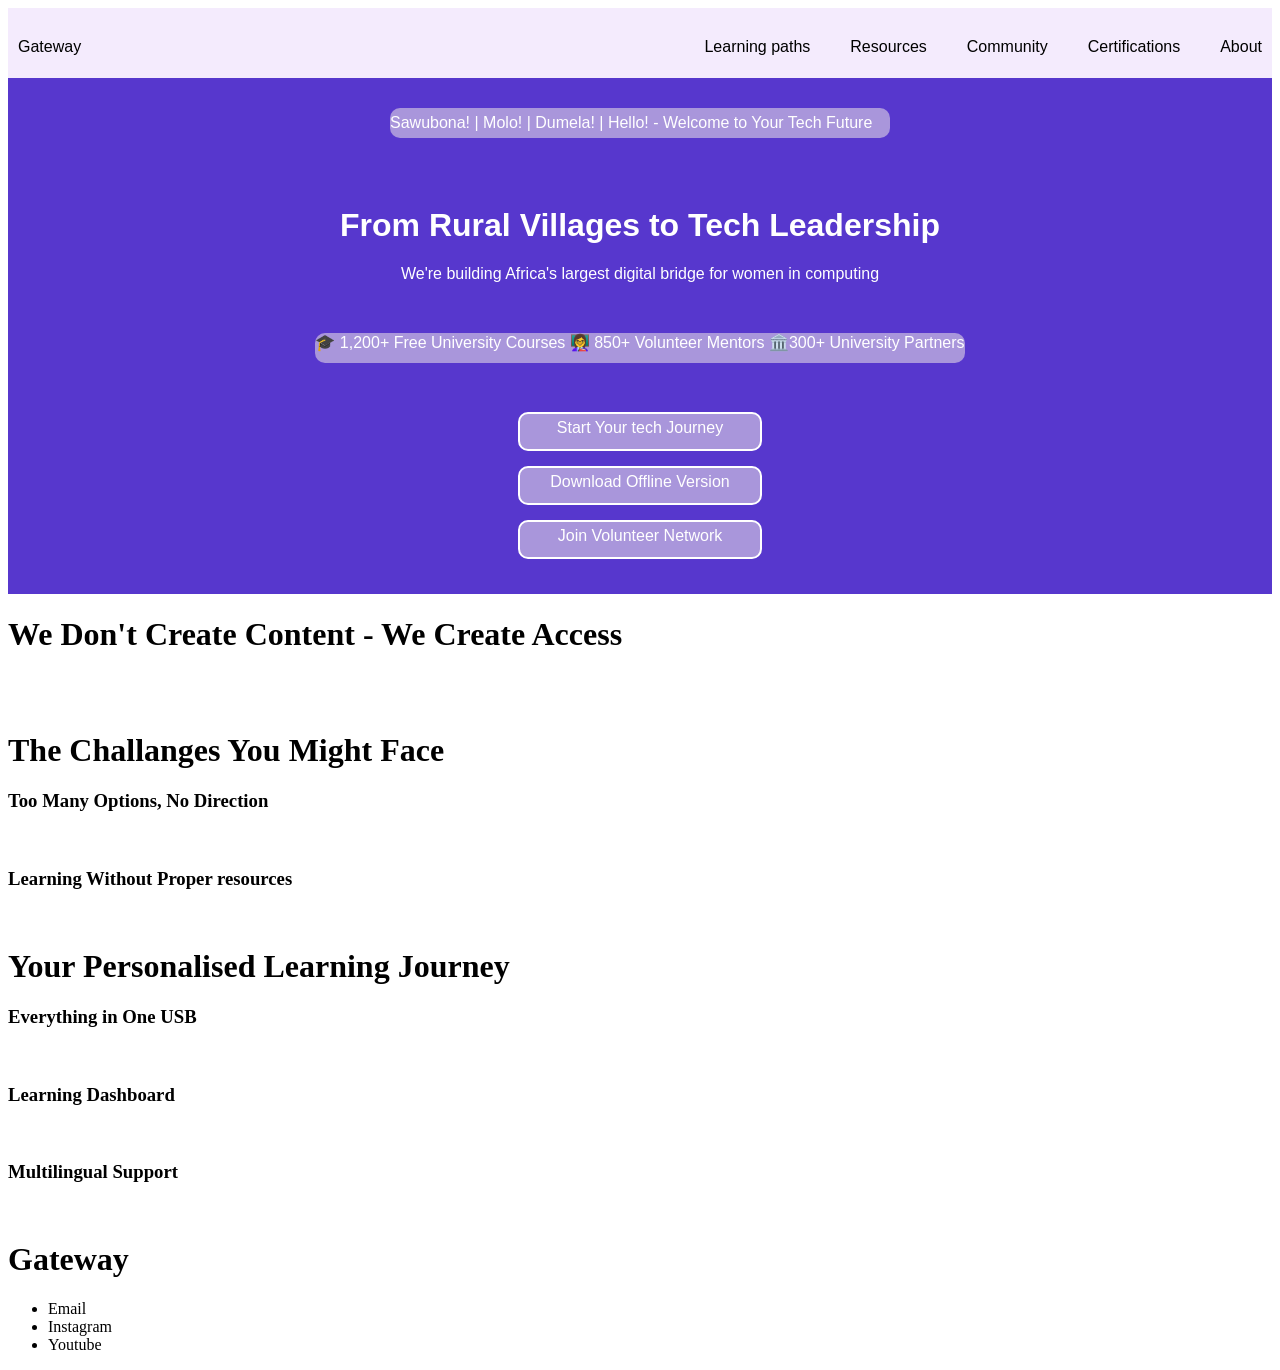
==== docsa/index.html @ 290fcc88 "buttons" ====
<!DOCTYPE html>
<html>
    <head>
        <title>Gateway</title>
        <meta charset="utf-8">
        <link rel="stylesheet" href="stylesheet.css">
    </head>
    <body>
        <header class="site-heading" role="banner">
            <div class="wrapper">
                <a class="site-name" href="index.html">Gateway</a>
                <nav class="links">
                    <a href="#">Learning paths</a>
                    <a href="#">Resources</a>
                    <a href="#">Community</a>
                    <a href="#">Certifications</a>
                    <a href="#">About</a>
                </nav>

            </div>
            

        </header>
        <main>
            <div class="front-page" >
                <!--This takes up the whole screen-->
                <p class="greeting">
                    Sawubona! | Molo! | Dumela! | Hello! - Welcome to Your Tech Future
                </p> <br>
                <h1 class="front-page-heading">
                    From Rural Villages to Tech Leadership
                </h1>
                <p class="front-page-description">
                    We're building Africa's largest digital bridge for women in computing
                </p> <br>

                <p class="showcase">
                    🎓 1,200+ Free University Courses  👩‍🏫 850+ Volunteer Mentors  🏛️300+ University Partners
                </p> <br>

                <div class="button-holder">
                    <div>
                        Start Your tech Journey
                    </div>
                    <div class="download">
                        Download Offline Version
                    </div>
                    <div>
                        Join Volunteer Network
                    </div>
                </div>
            </div>
            
            <div class="about-div">
                <h1>
                    We Don't Create Content - We Create Access
                </h1>
                <p>
                    Gateway is Africa's first comprehensive digital ecosystem specifically engineered
                    to dismantle every barrier facing women in technology.
                    We transform the chaotic landscape of scattered opportunities into a curated, supported Journey
                    from absolute beginner to industry-ready professional
                </p>
                <h1>
                    The Challanges You Might Face
                </h1>
                <div class="challenges-div">
                    <div class="left-div">
                        <h3>
                            Too Many Options, No Direction
                        </h3>
                        <p>
                            The tech field is vast with countless resources, but without proper guidance,
                            it's easy to feel lost and overwhelmed by choices
                        </p>
                    </div>
                    <div class="right-div">
                        <h3>
                            Learning Without Proper resources
                        </h3>
                        <p>
                            Many women in rural areas do not have access to proper computing equipment,
                            making the journey to computing much harder than it needs to be
                        </p>
                    </div>
                </div>
            </div>

            <h1 class="journey-header">
                Your Personalised Learning Journey
            </h1>

            <div class="journey-div">
                <div class="usb-description">
                    <h3>
                        Everything in One USB
                    </h3>
                    <p>
                        All your learning content in one USB. Available offline, available always
                    </p>
                </div>
                <div class="learning-dashboard">
                    <h3>
                        Learning Dashboard
                    </h3>
                    <p>
                        Track your progress offline and explore your current skillset
                    </p>
                </div>
                <div class="multilingual-support">
                    <h3>
                        Multilingual Support
                    </h3>
                    <p>
                        Your learning in English, isiZulu, isiXhosa and Sesotho
                    </p>
                </div>
            </div>
        </main>
        
        <footer class="site-footer">
            <h1 class="site-name">Gateway</h1>
            <ul class="socials">
                <li> Email </li>
                <li> Instagram </li>
                <li> Youtube </li>
            </ul>
        </footer>
    </body>
</html>
---- docsa/stylesheet.css ----
header .wrapper{
    display: flex;
    height: 50px;
    padding-top: 20px;
    justify-content: space-between;
    background-color: rgb(244, 235, 253);

}

p{
    color: white;
    font-family: Arial, Helvetica, sans-serif;
}

a{
    color: black;
    text-decoration: none;
    font-size: medium;
    font-family: Arial, Helvetica, sans-serif;
    margin: 10px;
    
}
.sitename{
    margin: 30px
} 
.links{
    display: flex;
    font-family: Arial, Helvetica, sans-serif;
    font-size: medium;
    gap: 20px;
}
a:hover{
    text-decoration: underline;
    color: blue;
}

main .front-page {
    display: flex;
    flex-direction: column;
    justify-content:center;
    align-items: center;
    text-align: center;
    background-color: rgb(87,55,205);
    padding-bottom: 20px;    
}

.front-page .greeting{
    display: flex;
    align-items: center;
    background-color: rgba(215, 203, 227, 0.645);
    border-radius: 10px;
    margin: 30px;
    height: 30px;
    width: 500px;
    font-family: Arial, Helvetica, sans-serif;
}

.front-page h1{
    font-family: Arial, Helvetica, sans-serif;
    color: white;
    margin-bottom: 5px;
    
}

.front-page .showcase{
    background-color: rgba(215, 203, 227, 0.645);
    border-radius: 10px;
    height: 30px;
    align-items:  center;
    max-width: 1000px;
    
}

.button-holder div{

    border-radius: 10px;
    background-color: rgba(215, 203, 227, 0.645);
    margin: 15px;
    height: 25px;
    width: 230px;
    font-family: Arial, Helvetica, sans-serif;
    color: white;
    border-color: rgb(116, 118, 119);
    border: solid 2px;
    padding: 5px
    

}


.button-holder div:hover{
    background-color:rgb(55, 55, 196);
}
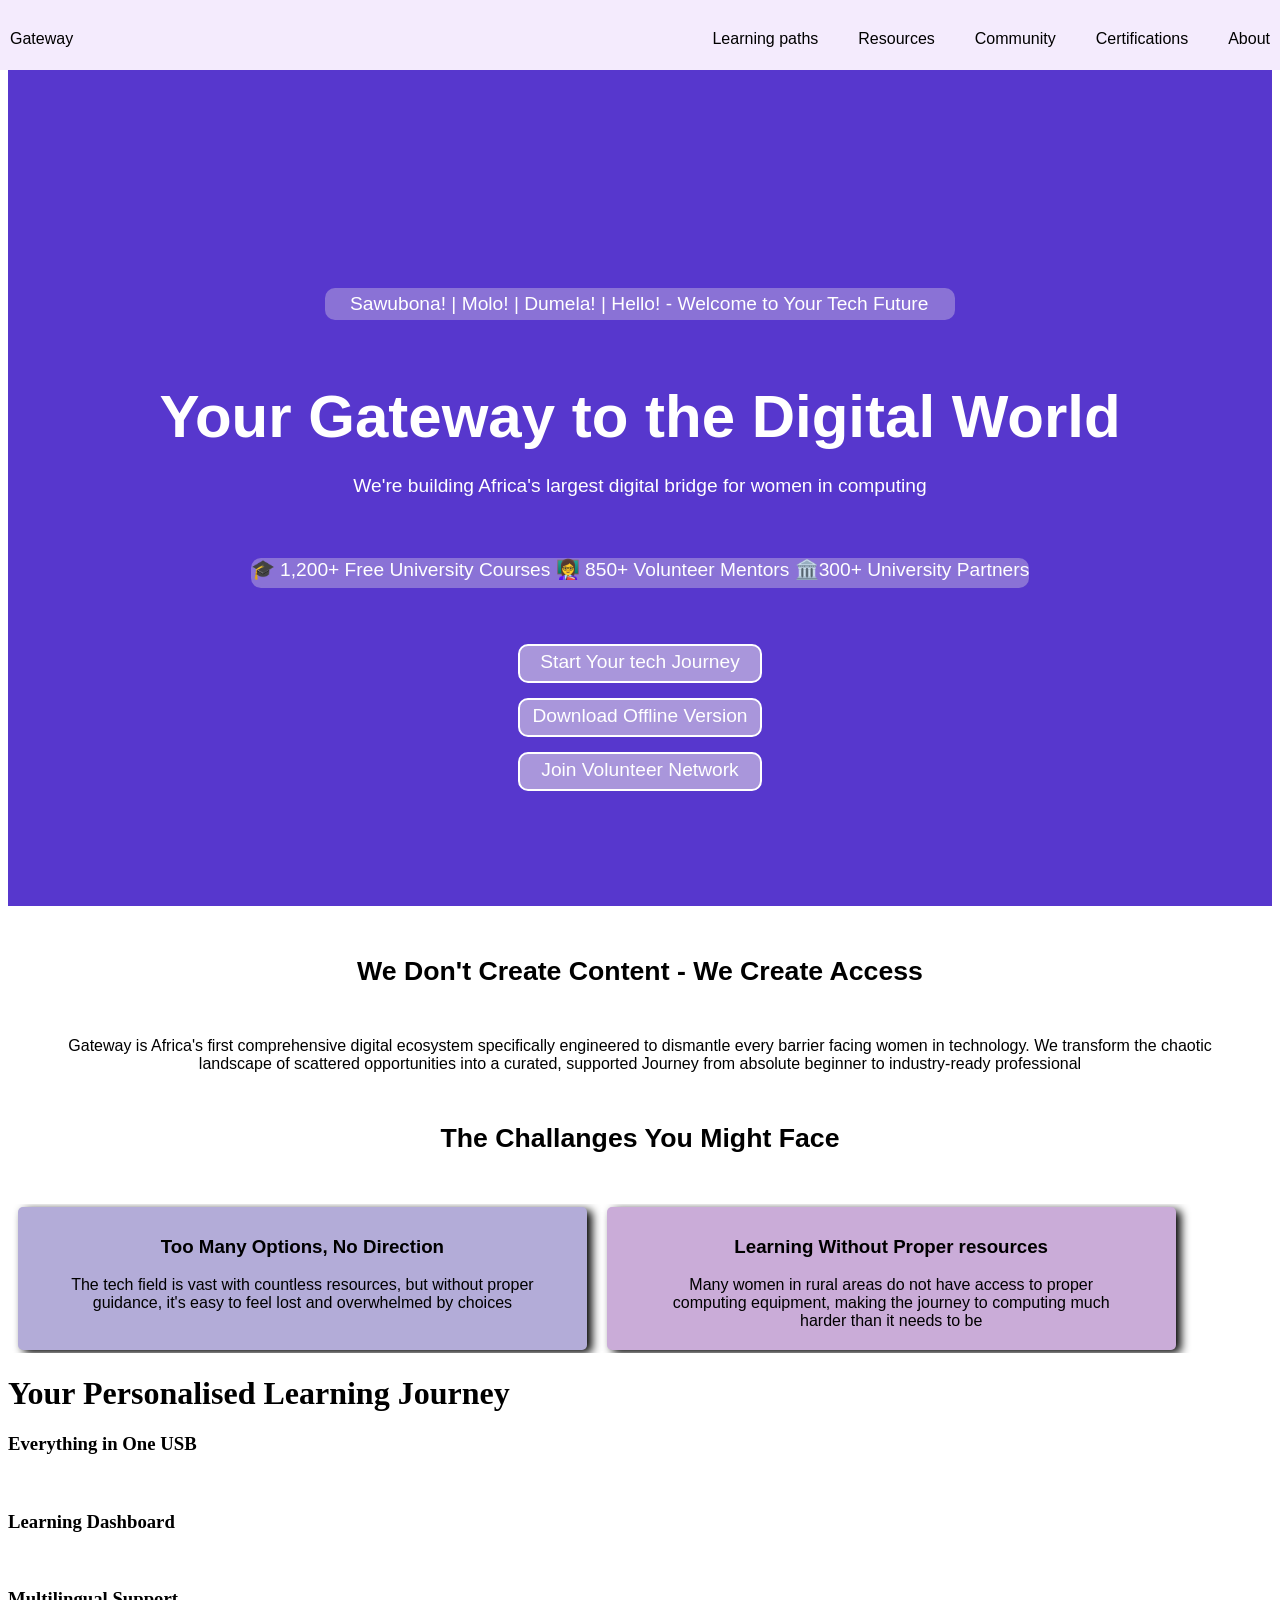
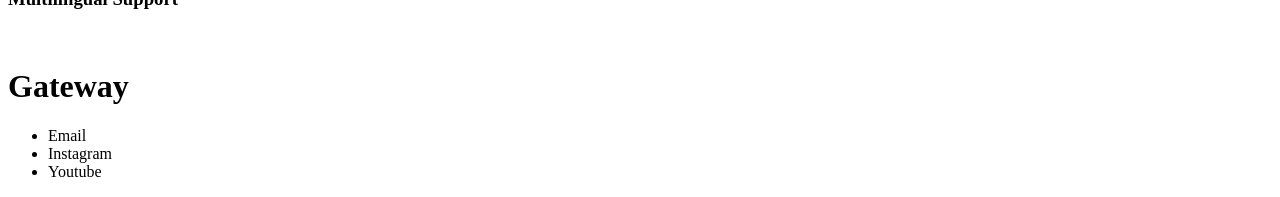
==== commit 1d797751: "Update to index.html" ====
--- a/docsa/index.html
+++ b/docsa/index.html
@@ -28,7 +28,7 @@
                     Sawubona! | Molo! | Dumela! | Hello! - Welcome to Your Tech Future
                 </p> <br>
                 <h1 class="front-page-heading">
-                    From Rural Villages to Tech Leadership
+                    Your Gateway to the Digital World
                 </h1>
                 <p class="front-page-description">
                     We're building Africa's largest digital bridge for women in computing
--- a/docsa/stylesheet.css
+++ b/docsa/stylesheet.css
@@ -1,4 +1,11 @@
 
+header{
+    position: fixed;
+    top: 0;
+    left: 0;
+    width:100%;
+    z-index: 1000;
+}
 
 header .wrapper{
     display: flex;
@@ -43,18 +50,25 @@
     align-items: center;
     text-align: center;
     background-color: rgb(87,55,205);
-    padding-bottom: 20px;    
+    padding-top: 250px;
+    padding-bottom: 100px; 
+    font-size: larger;  
 }
 
 .front-page .greeting{
     display: flex;
     align-items: center;
-    background-color: rgba(215, 203, 227, 0.645);
+    background-color: rgba(215, 203, 227, 0.4);
     border-radius: 10px;
-    margin: 30px;
+    margin: 30px 30px 0px 30px;
     height: 30px;
-    width: 500px;
+    width: 580px;
     font-family: Arial, Helvetica, sans-serif;
+    padding: 1px 25px;
+    
+}
+.front-page-heading {
+    font-size: 60px;
 }
 
 .front-page h1{
@@ -65,11 +79,11 @@
 }
 
 .front-page .showcase{
-    background-color: rgba(215, 203, 227, 0.645);
+    background-color: rgba(215, 203, 227, 0.4);
     border-radius: 10px;
     height: 30px;
     align-items:  center;
-    max-width: 1000px;
+    max-width: 1050px;
     
 }
 
@@ -94,6 +108,48 @@
     background-color:rgb(55, 55, 196);
 }
 
+div.about-div p, div.about-div h1{
+    margin: 0px 50px;
+    color: black;
+    font-family: Arial, Helvetica, sans-serif;
+    text-align: center;
+}
+div.about-div h1 {
+    font-size: 20pt;
+    padding-top: 50px;
+    padding-bottom: 50px;
+}
+
+div.challenges-div {
+    overflow: auto;
+    width: 100%;
+    overflow: auto;
+}
+
+div.challenges-div div{
+    width: 45%;
+    float: left;
+    font-family: Arial, Helvetica, sans-serif;
+}
+
+.left-div, .right-div{
+    background-color: rgb(179, 172, 216);
+    padding-top: 10px;
+    padding-bottom: 20px;
+    border-radius: 5px;
+    text-align: center;
+    margin: 3px 10px;
+    box-shadow: 5px 3px 10px;
+}
 
 
+.right-div {
+    background-color: rgb(202, 172, 216);
+}
 
+.left-div{
+     background-color: rgb(179, 172, 216);
+     padding-bottom: 38px;
+}
+
+
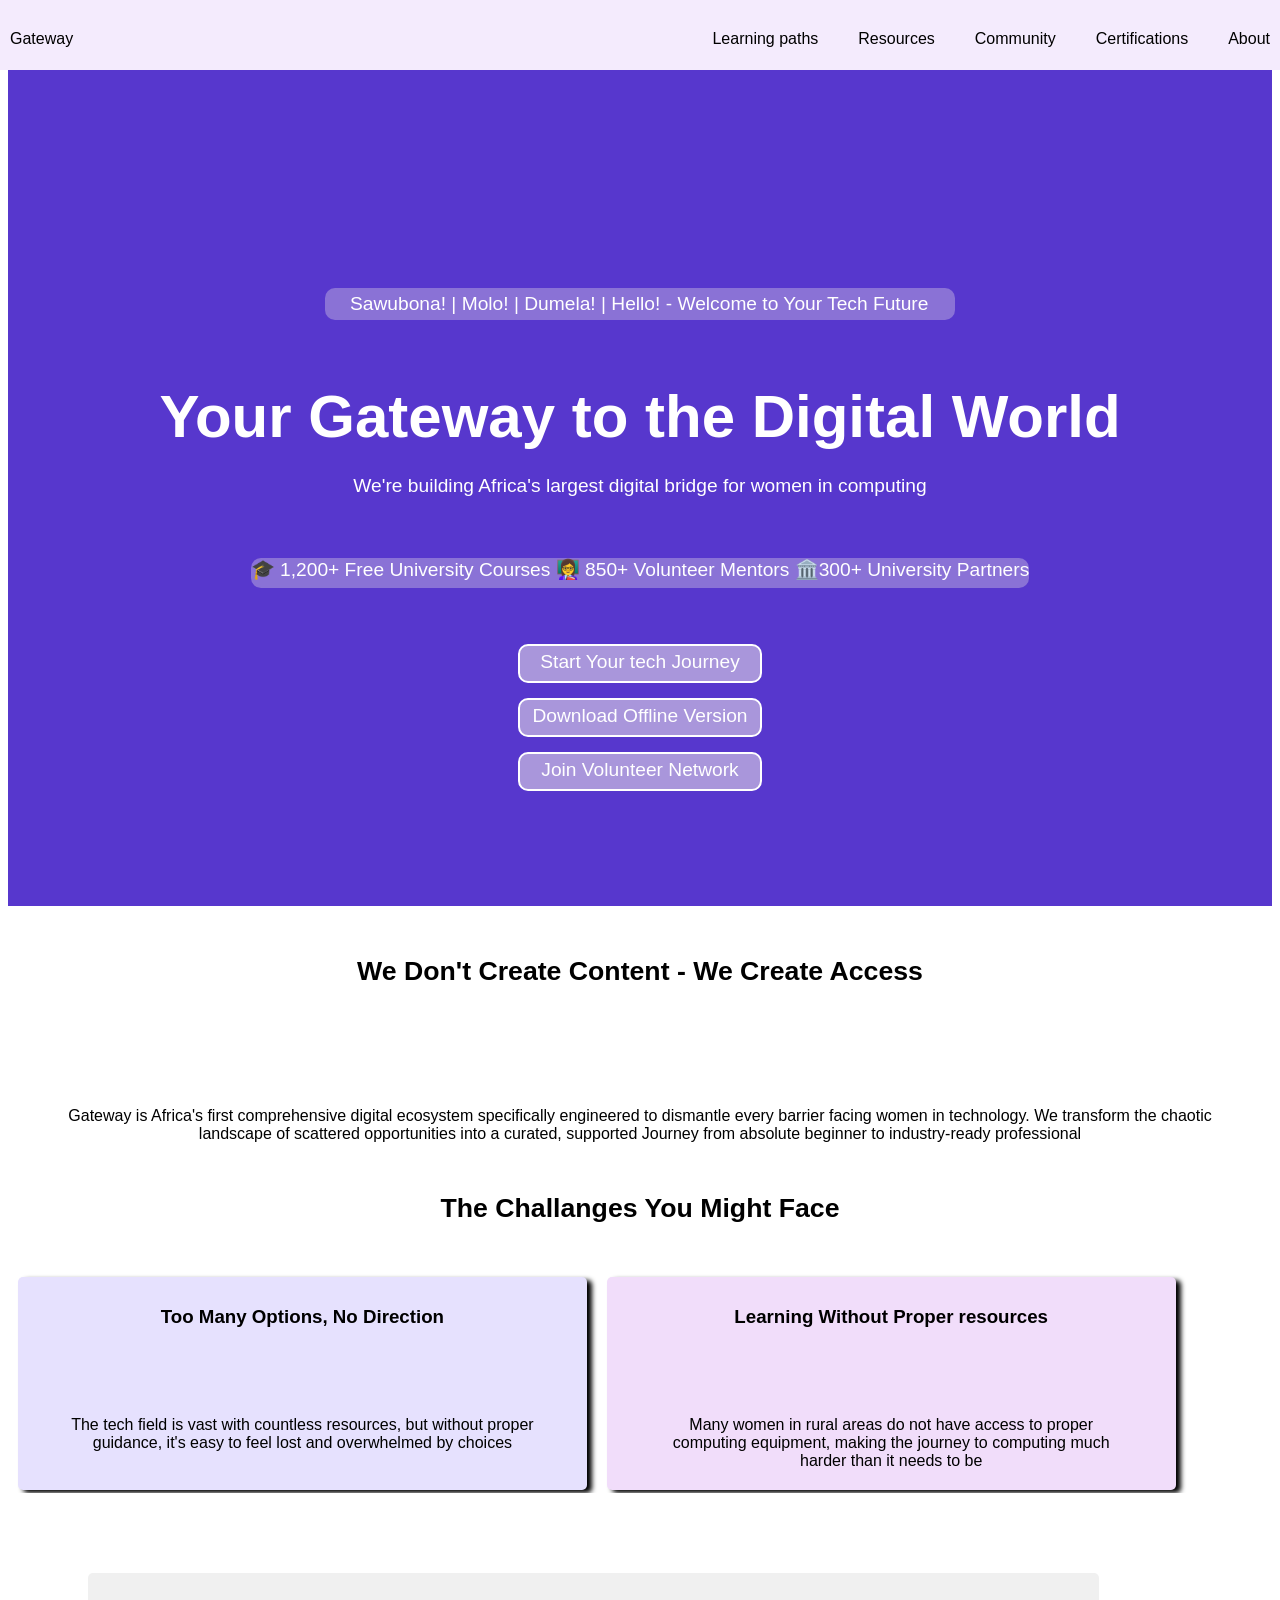
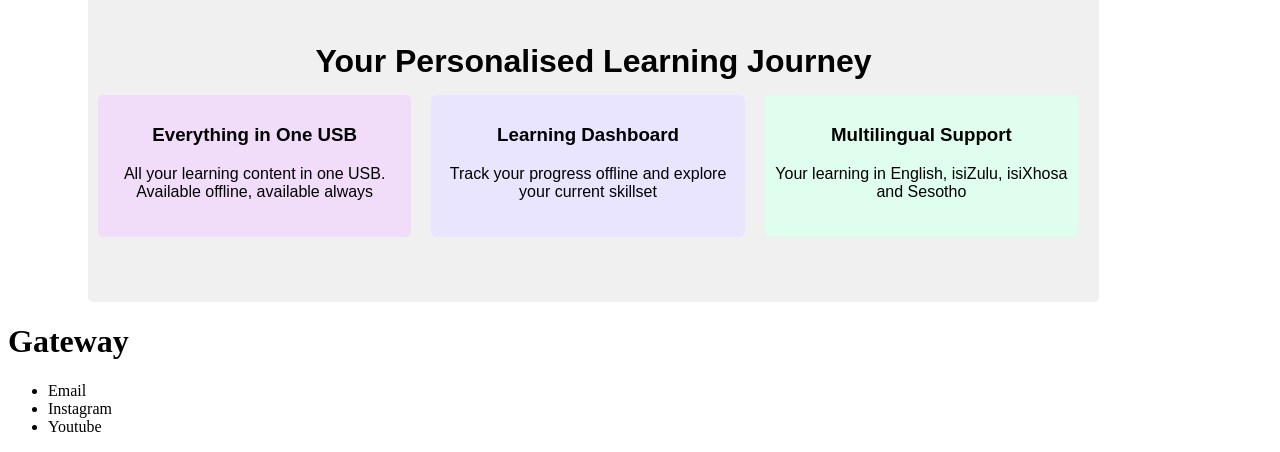
==== commit 7663fa40: "Finalisation of index.html" ====
--- a/docsa/index.html
+++ b/docsa/index.html
@@ -86,11 +86,12 @@
                 </div>
             </div>
 
-            <h1 class="journey-header">
-                Your Personalised Learning Journey
-            </h1>
+            
 
             <div class="journey-div">
+                <h1 class="journey-header">
+                    Your Personalised Learning Journey
+                </h1>
                 <div class="usb-description">
                     <h3>
                         Everything in One USB
--- a/docsa/stylesheet.css
+++ b/docsa/stylesheet.css
@@ -99,8 +99,6 @@
     border-color: rgb(116, 118, 119);
     border: solid 2px;
     padding: 5px
-    
-
 }
 
 
@@ -108,11 +106,12 @@
     background-color:rgb(55, 55, 196);
 }
 
-div.about-div p, div.about-div h1{
+div.about-div p, div.about-div h1, div.journey-div h1{
     margin: 0px 50px;
     color: black;
     font-family: Arial, Helvetica, sans-serif;
     text-align: center;
+    padding-top: 70px;
 }
 div.about-div h1 {
     font-size: 20pt;
@@ -123,7 +122,7 @@
 div.challenges-div {
     overflow: auto;
     width: 100%;
-    overflow: auto;
+    
 }
 
 div.challenges-div div{
@@ -133,23 +132,66 @@
 }
 
 .left-div, .right-div{
-    background-color: rgb(179, 172, 216);
+    background-color: rgb(234, 230, 255);
     padding-top: 10px;
     padding-bottom: 20px;
     border-radius: 5px;
     text-align: center;
     margin: 3px 10px;
-    box-shadow: 5px 3px 10px;
+    box-shadow: 5px 3px 5px;
 }
 
 
 .right-div {
-    background-color: rgb(202, 172, 216);
+    background-color: rgb(241, 221, 250);
 }
 
 .left-div{
-     background-color: rgb(179, 172, 216);
+     background-color: rgb(230, 225, 254);
      padding-bottom: 38px;
 }
 
+.journey-div {
+    background-color: rgba(237, 237, 237, 0.816);
+    margin: 50px 0px;
+    border-radius: 5px;
+    overflow: auto;
+    width: 80%;
+    padding-bottom: 50px;
+    margin: 10px 5px;
+    margin-top: 80px;
+    margin-left: 80px;
+}
 
+div.journey-div div {
+    width: 30%;
+    float: left;
+    font-family: Arial, Helvetica, sans-serif;
+    color: black;
+
+    padding-top: 10px;
+    padding-bottom: 20px;
+    border-radius: 5px;
+    text-align: center;
+    margin: 15px 10px;
+    padding-left: 5px;
+    padding-right: 5px;
+}
+
+.usb-description, .usb-description p{
+    background-color: rgb(241, 221, 250);
+    color: black;
+}
+
+.learning-dashboard, .learning-dashboard p {
+    background-color: rgb(234, 229, 255);
+    color: black;
+}
+
+.multilingual-support, .multilingual-support p {
+    background-color: rgb(223, 254, 237);
+    color: black;
+}
+
+
+
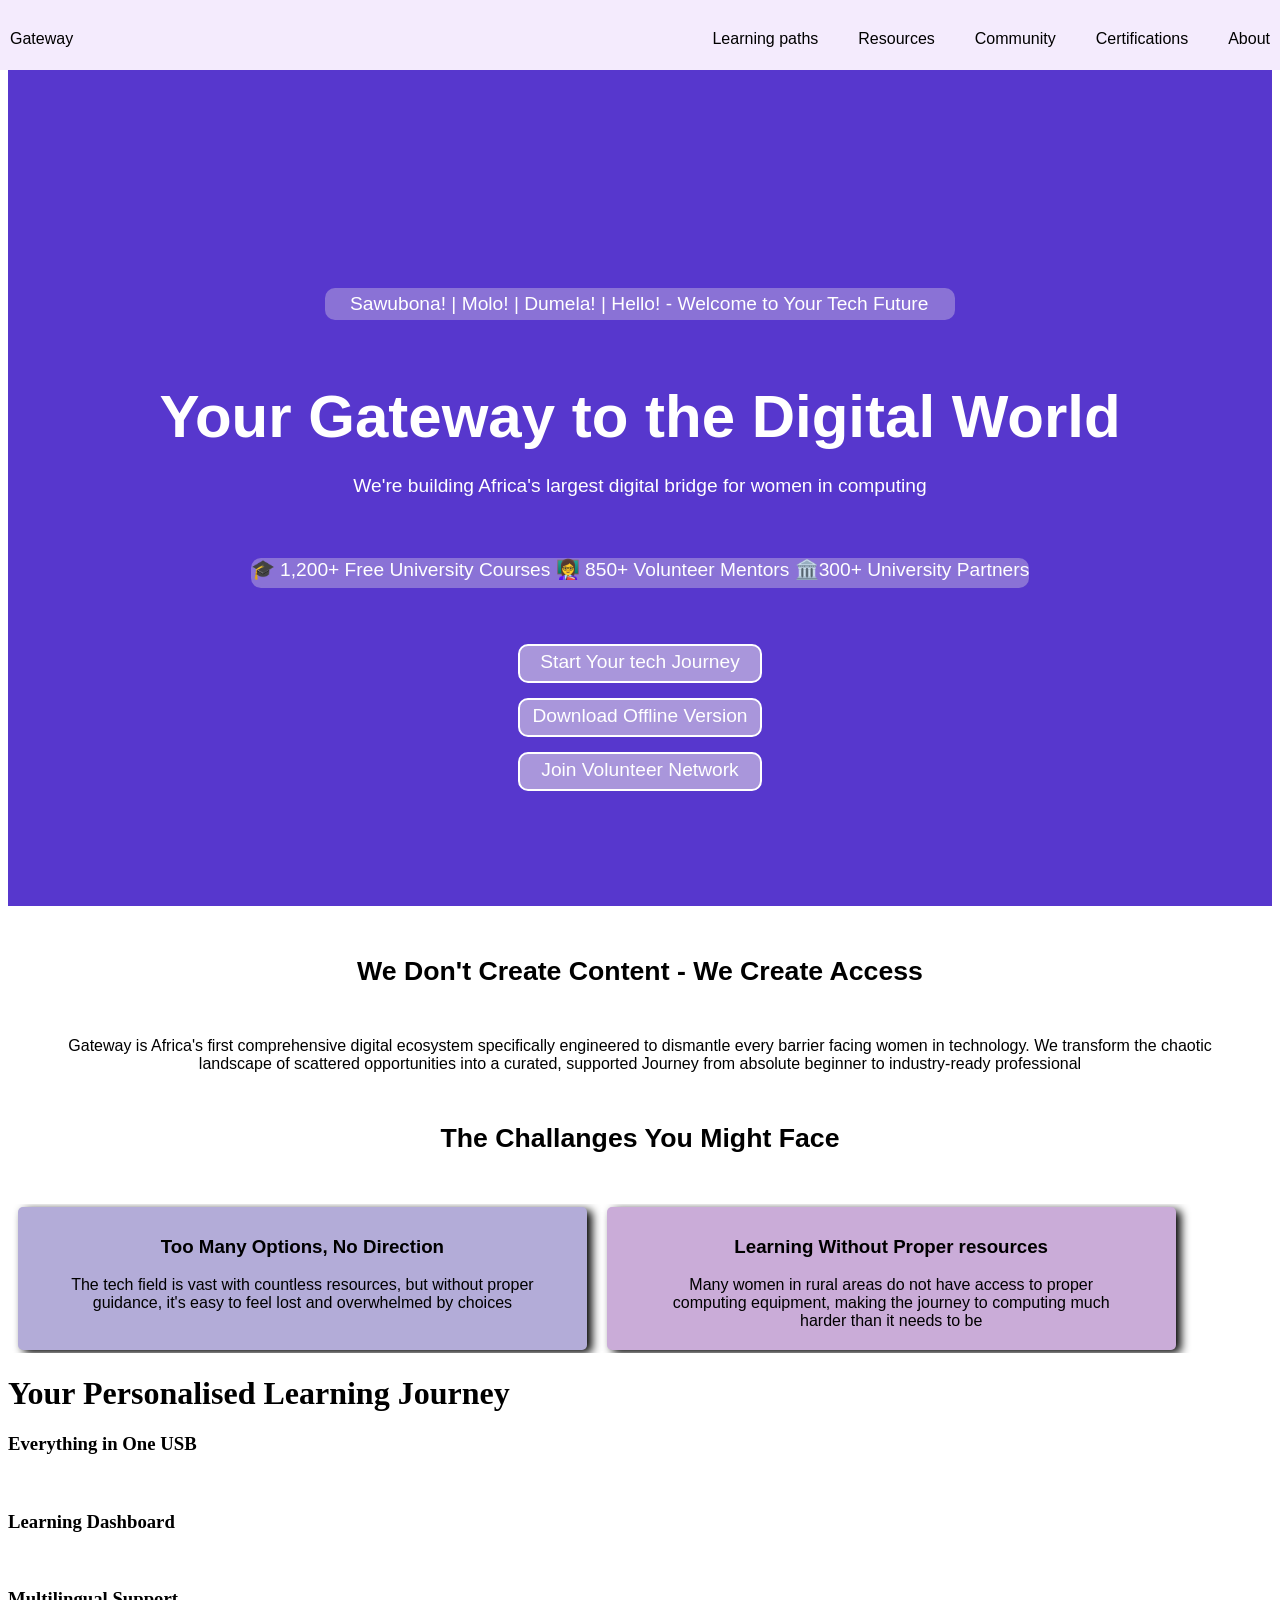
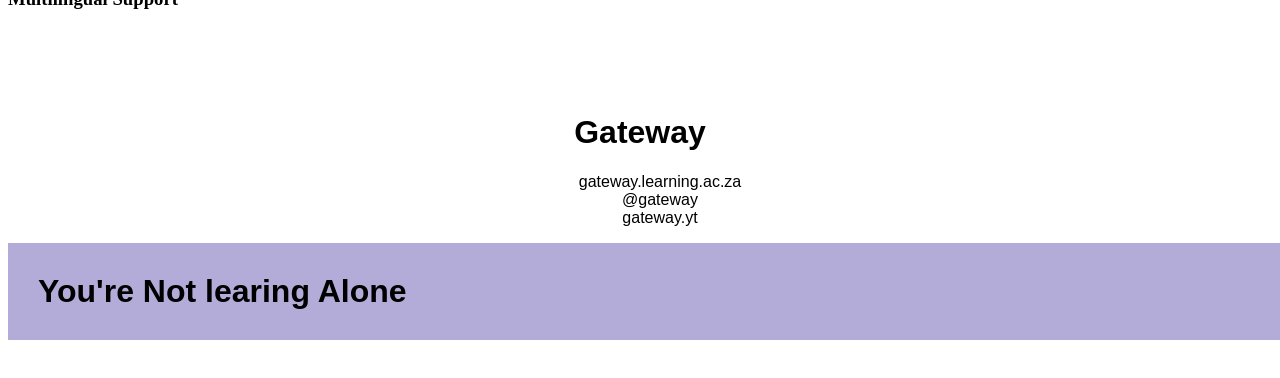
==== commit 3f4a407c: "footer changes" ====
--- a/docsa/index.html
+++ b/docsa/index.html
@@ -86,12 +86,11 @@
                 </div>
             </div>
 
-            
+            <h1 class="journey-header">
+                Your Personalised Learning Journey
+            </h1>
 
             <div class="journey-div">
-                <h1 class="journey-header">
-                    Your Personalised Learning Journey
-                </h1>
                 <div class="usb-description">
                     <h3>
                         Everything in One USB
@@ -122,10 +121,13 @@
         <footer class="site-footer">
             <h1 class="site-name">Gateway</h1>
             <ul class="socials">
-                <li> Email </li>
-                <li> Instagram </li>
-                <li> Youtube </li>
+                <li> gateway.learning.ac.za </li>
+                <li> @gateway </li>
+                <li> gateway.yt </li>
             </ul>
+            <div class="ending">
+                <h1>You're Not learing Alone</h1>
+            </div>
         </footer>
     </body>
 </html>
--- a/docsa/stylesheet.css
+++ b/docsa/stylesheet.css
@@ -99,6 +99,8 @@
     border-color: rgb(116, 118, 119);
     border: solid 2px;
     padding: 5px
+    
+
 }
 
 
@@ -106,12 +108,11 @@
     background-color:rgb(55, 55, 196);
 }
 
-div.about-div p, div.about-div h1, div.journey-div h1{
+div.about-div p, div.about-div h1{
     margin: 0px 50px;
     color: black;
     font-family: Arial, Helvetica, sans-serif;
     text-align: center;
-    padding-top: 70px;
 }
 div.about-div h1 {
     font-size: 20pt;
@@ -122,7 +123,7 @@
 div.challenges-div {
     overflow: auto;
     width: 100%;
-    
+    overflow: auto;
 }
 
 div.challenges-div div{
@@ -132,66 +133,62 @@
 }
 
 .left-div, .right-div{
-    background-color: rgb(234, 230, 255);
+    background-color: rgb(179, 172, 216);
     padding-top: 10px;
     padding-bottom: 20px;
     border-radius: 5px;
     text-align: center;
     margin: 3px 10px;
-    box-shadow: 5px 3px 5px;
+    box-shadow: 5px 3px 10px;
 }
 
 
 .right-div {
-    background-color: rgb(241, 221, 250);
+    background-color: rgb(202, 172, 216);
 }
 
 .left-div{
-     background-color: rgb(230, 225, 254);
+     background-color: rgb(179, 172, 216);
      padding-bottom: 38px;
 }
 
-.journey-div {
-    background-color: rgba(237, 237, 237, 0.816);
-    margin: 50px 0px;
-    border-radius: 5px;
-    overflow: auto;
-    width: 80%;
-    padding-bottom: 50px;
-    margin: 10px 5px;
-    margin-top: 80px;
-    margin-left: 80px;
+footer{
+    font-family: Arial, Helvetica, sans-serif;
+    text-align: center;
+    padding: 30px 0;
 }
 
-div.journey-div div {
-    width: 30%;
-    float: left;
-    font-family: Arial, Helvetica, sans-serif;
-    color: black;
-
-    padding-top: 10px;
-    padding-bottom: 20px;
-    border-radius: 5px;
-    text-align: center;
-    margin: 15px 10px;
-    padding-left: 5px;
-    padding-right: 5px;
+footer .sitename{
+    font-size:24px;
+    margin-bottom: 10px;
 }
 
-.usb-description, .usb-description p{
-    background-color: rgb(241, 221, 250);
-    color: black;
-}
-
-.learning-dashboard, .learning-dashboard p {
-    background-color: rgb(234, 229, 255);
-    color: black;
-}
-
-.multilingual-support, .multilingual-support p {
-    background-color: rgb(223, 254, 237);
-    color: black;
+footer.social{
+    list-style: none;
+    padding: 0;
+    display: flex;
+    justify-content: center;
+    gap: 20px;
+    margin-bottom: 20px;
 }
 
 
+footer .ending h1{
+    display: flex;
+    align-items: center;
+    text-align: center;
+    width: 100%;
+    background-color: rgb(179, 172, 216);
+    font-family: Arial, Helvetica, sans-serif;
+    padding: 30px;
+    
+}
 
+li, ul {
+    list-style: none;
+}
+.ending h1{
+    margin: 0;
+}
+
+
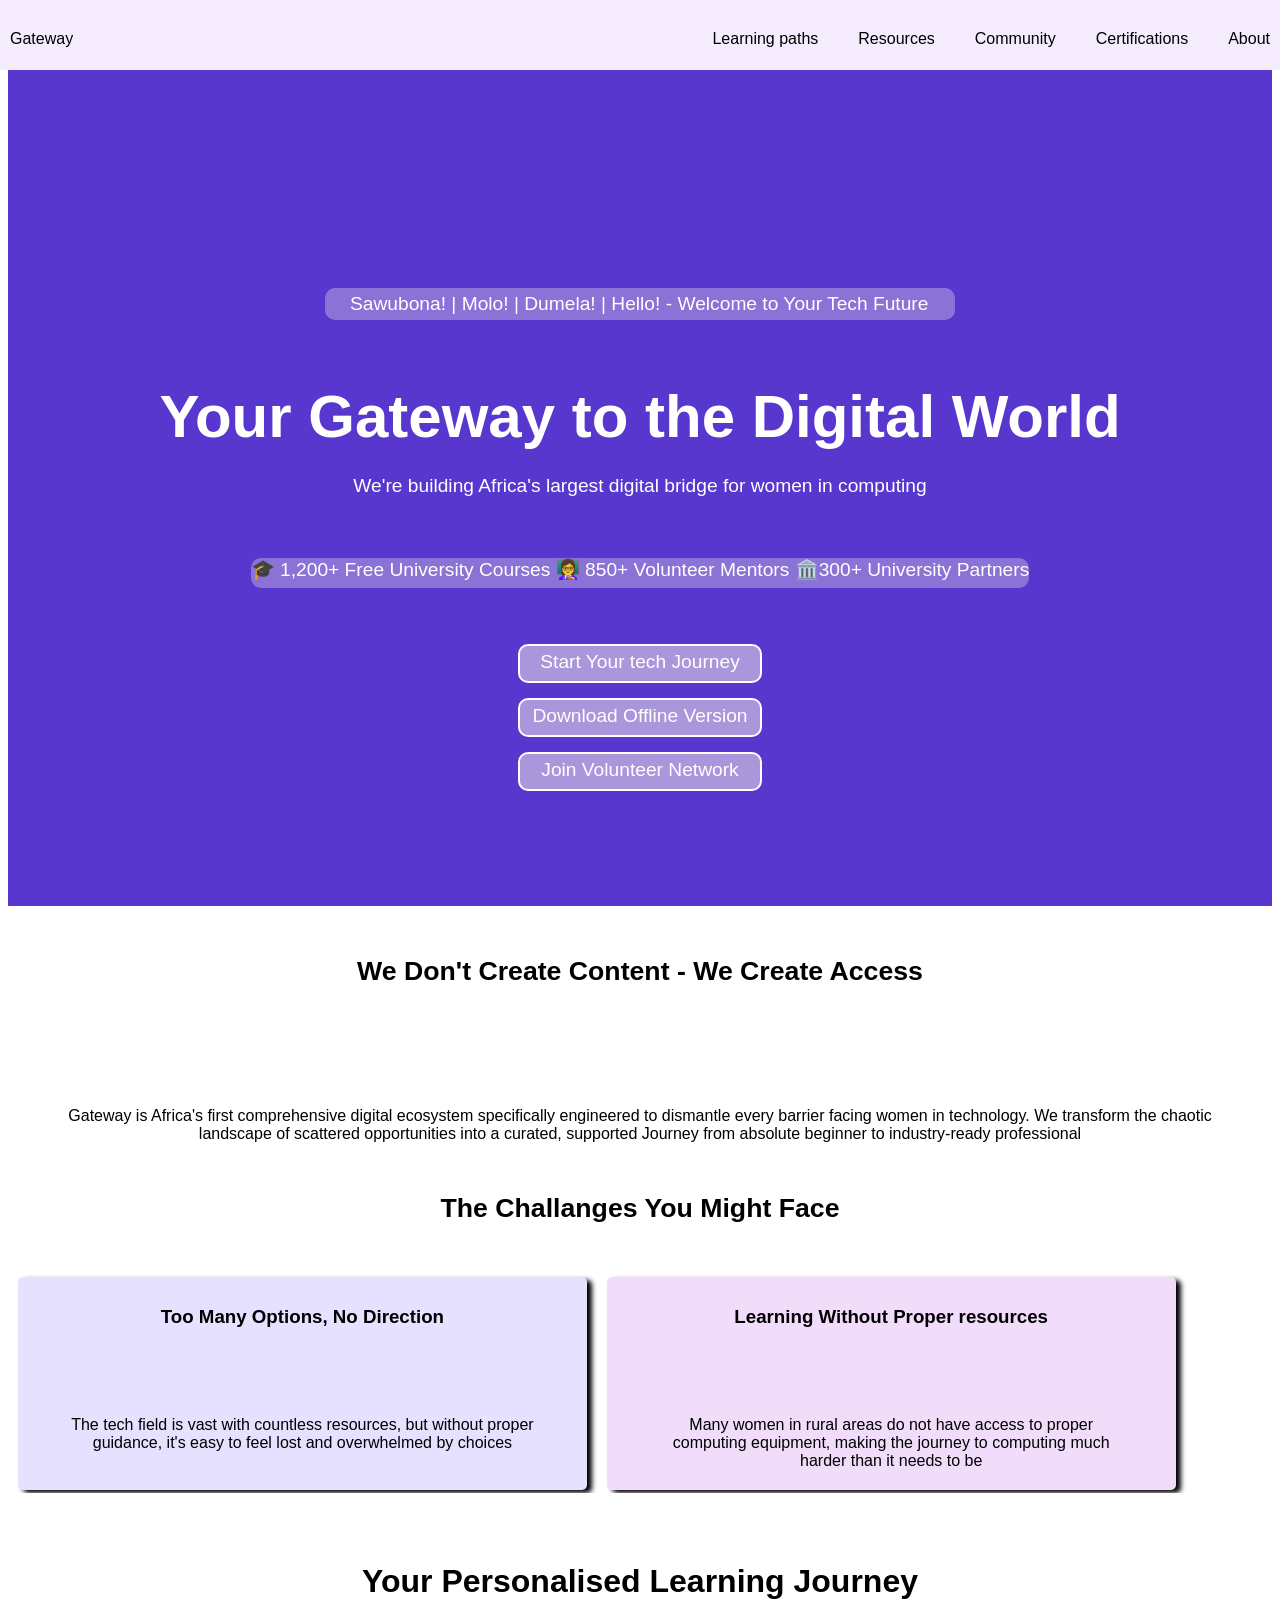
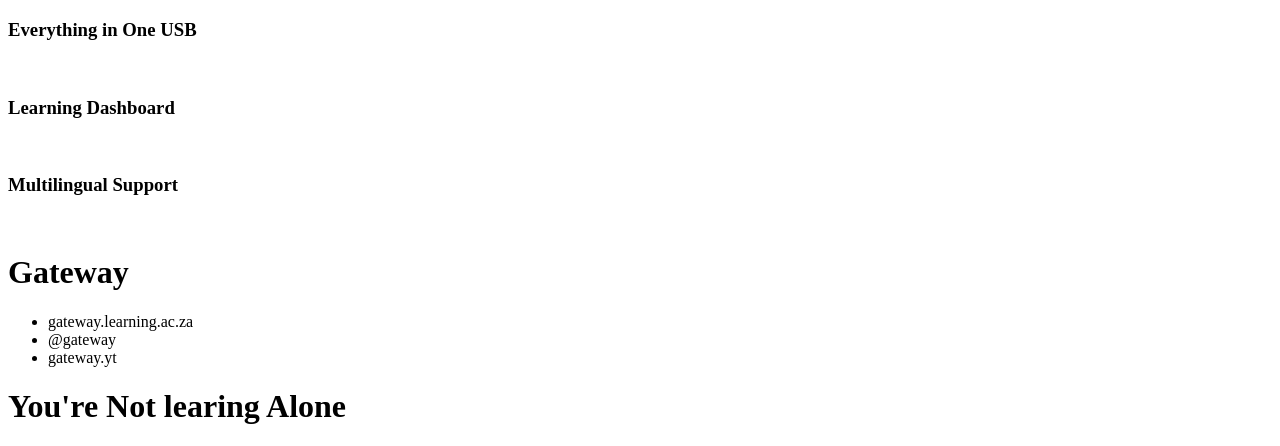
==== commit 1ad2728e: "CSS update" ====
--- a/docsa/index.html
+++ b/docsa/index.html
@@ -86,11 +86,12 @@
                 </div>
             </div>
 
-            <h1 class="journey-header">
-                Your Personalised Learning Journey
-            </h1>
+            
 
             <div class="journey-div">
+                <h1 class="journey-header">
+                    Your Personalised Learning Journey
+                </h1>
                 <div class="usb-description">
                     <h3>
                         Everything in One USB
--- a/docsa/stylesheet.css
+++ b/docsa/stylesheet.css
@@ -99,8 +99,6 @@
     border-color: rgb(116, 118, 119);
     border: solid 2px;
     padding: 5px
-    
-
 }
 
 
@@ -108,11 +106,12 @@
     background-color:rgb(55, 55, 196);
 }
 
-div.about-div p, div.about-div h1{
+div.about-div p, div.about-div h1, div.journey-div h1{
     margin: 0px 50px;
     color: black;
     font-family: Arial, Helvetica, sans-serif;
     text-align: center;
+    padding-top: 70px;
 }
 div.about-div h1 {
     font-size: 20pt;
@@ -123,7 +122,7 @@
 div.challenges-div {
     overflow: auto;
     width: 100%;
-    overflow: auto;
+    
 }
 
 div.challenges-div div{
@@ -133,62 +132,23 @@
 }
 
 .left-div, .right-div{
-    background-color: rgb(179, 172, 216);
+    background-color: rgb(234, 230, 255);
     padding-top: 10px;
     padding-bottom: 20px;
     border-radius: 5px;
     text-align: center;
     margin: 3px 10px;
-    box-shadow: 5px 3px 10px;
+    box-shadow: 5px 3px 5px;
 }
 
 
 .right-div {
-    background-color: rgb(202, 172, 216);
+    background-color: rgb(241, 221, 250);
 }
 
 .left-div{
-     background-color: rgb(179, 172, 216);
+     background-color: rgb(230, 225, 254);
      padding-bottom: 38px;
 }
 
-footer{
-    font-family: Arial, Helvetica, sans-serif;
-    text-align: center;
-    padding: 30px 0;
-}
 
-footer .sitename{
-    font-size:24px;
-    margin-bottom: 10px;
-}
-
-footer.social{
-    list-style: none;
-    padding: 0;
-    display: flex;
-    justify-content: center;
-    gap: 20px;
-    margin-bottom: 20px;
-}
-
-
-footer .ending h1{
-    display: flex;
-    align-items: center;
-    text-align: center;
-    width: 100%;
-    background-color: rgb(179, 172, 216);
-    font-family: Arial, Helvetica, sans-serif;
-    padding: 30px;
-    
-}
-
-li, ul {
-    list-style: none;
-}
-.ending h1{
-    margin: 0;
-}
-
-
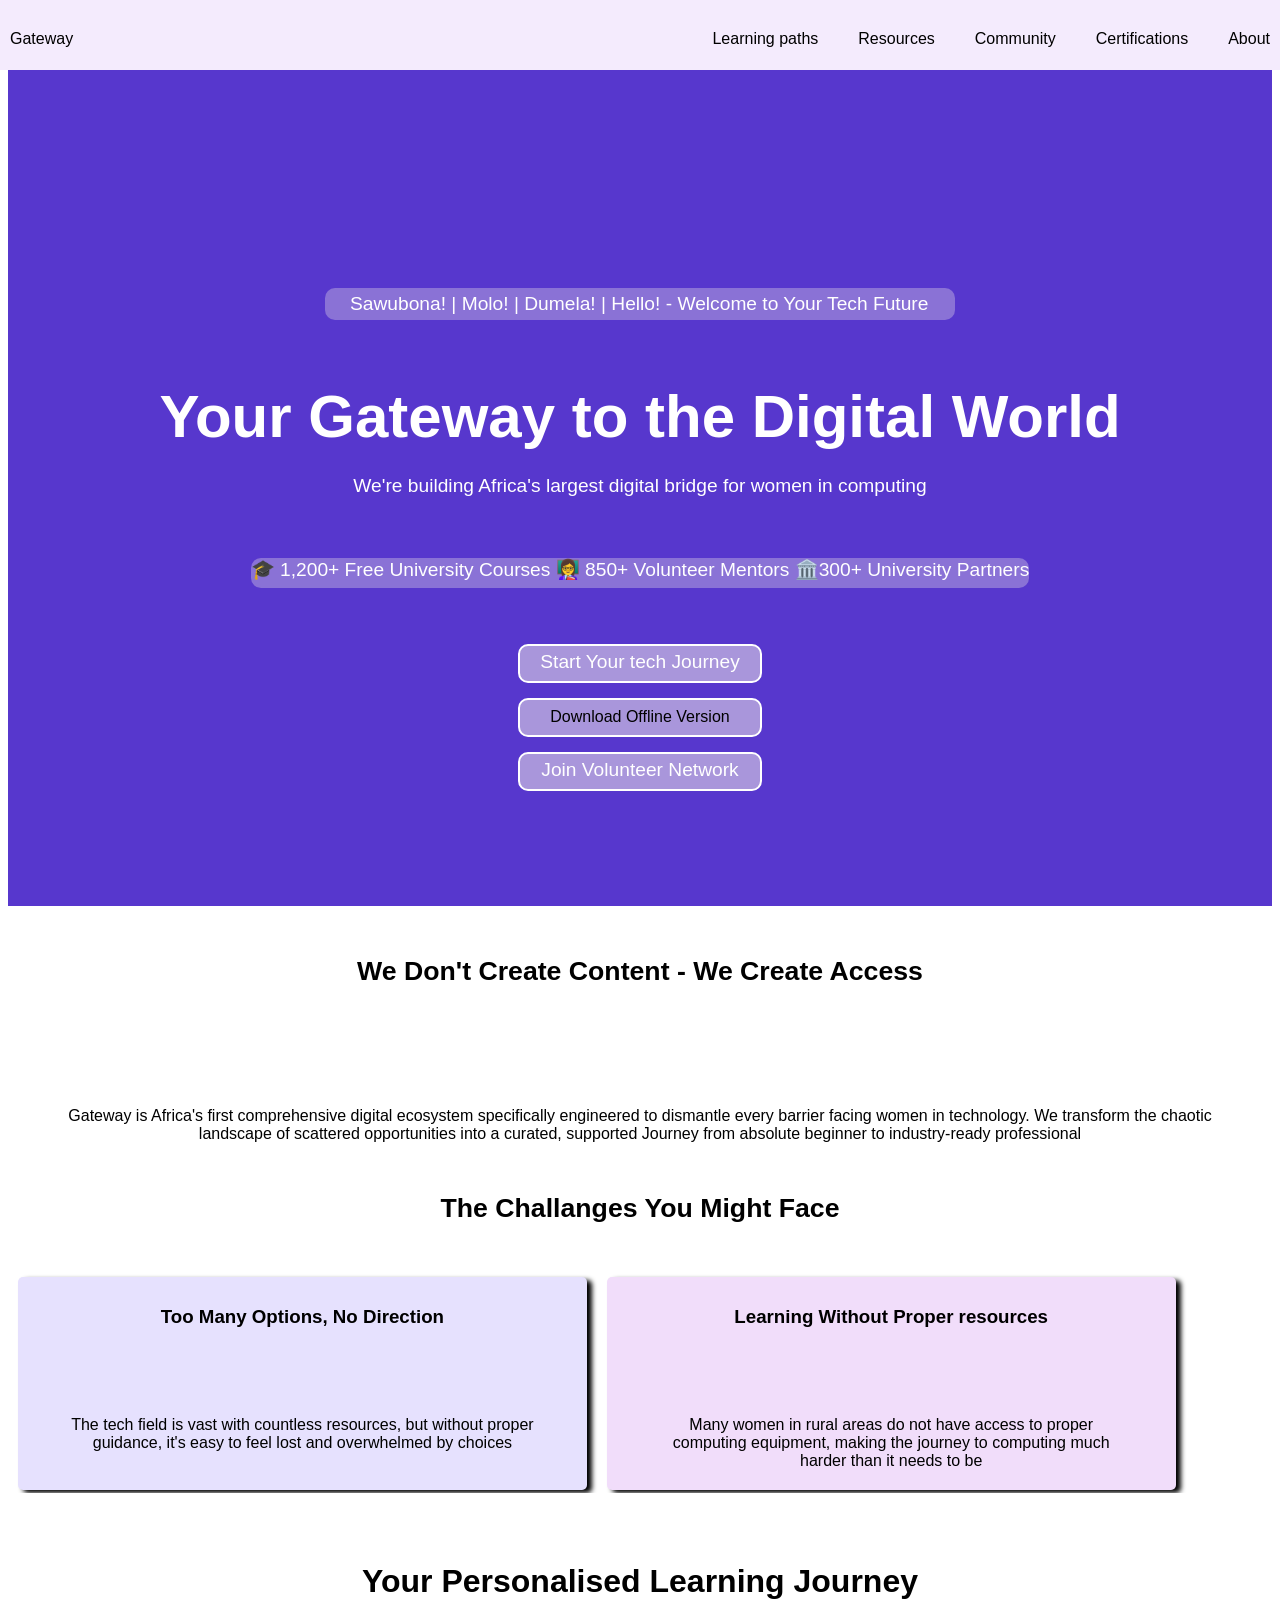
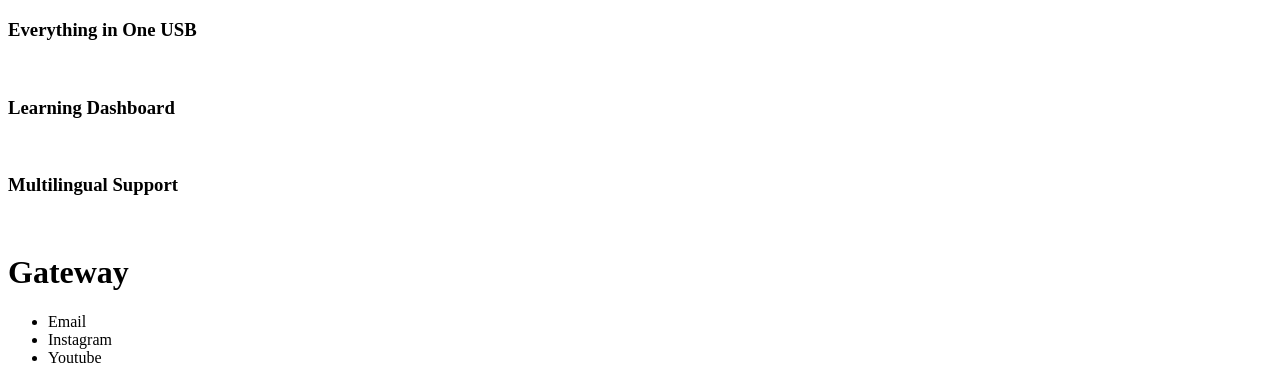
==== commit a4747798: "Update index.html" ====
--- a/docsa/index.html
+++ b/docsa/index.html
@@ -43,7 +43,7 @@
                         Start Your tech Journey
                     </div>
                     <div class="download">
-                        Download Offline Version
+                        <a href="">Download Offline Version</a>
                     </div>
                     <div>
                         Join Volunteer Network
@@ -122,13 +122,10 @@
         <footer class="site-footer">
             <h1 class="site-name">Gateway</h1>
             <ul class="socials">
-                <li> gateway.learning.ac.za </li>
-                <li> @gateway </li>
-                <li> gateway.yt </li>
+                <li> Email </li>
+                <li> Instagram </li>
+                <li> Youtube </li>
             </ul>
-            <div class="ending">
-                <h1>You're Not learing Alone</h1>
-            </div>
         </footer>
     </body>
 </html>
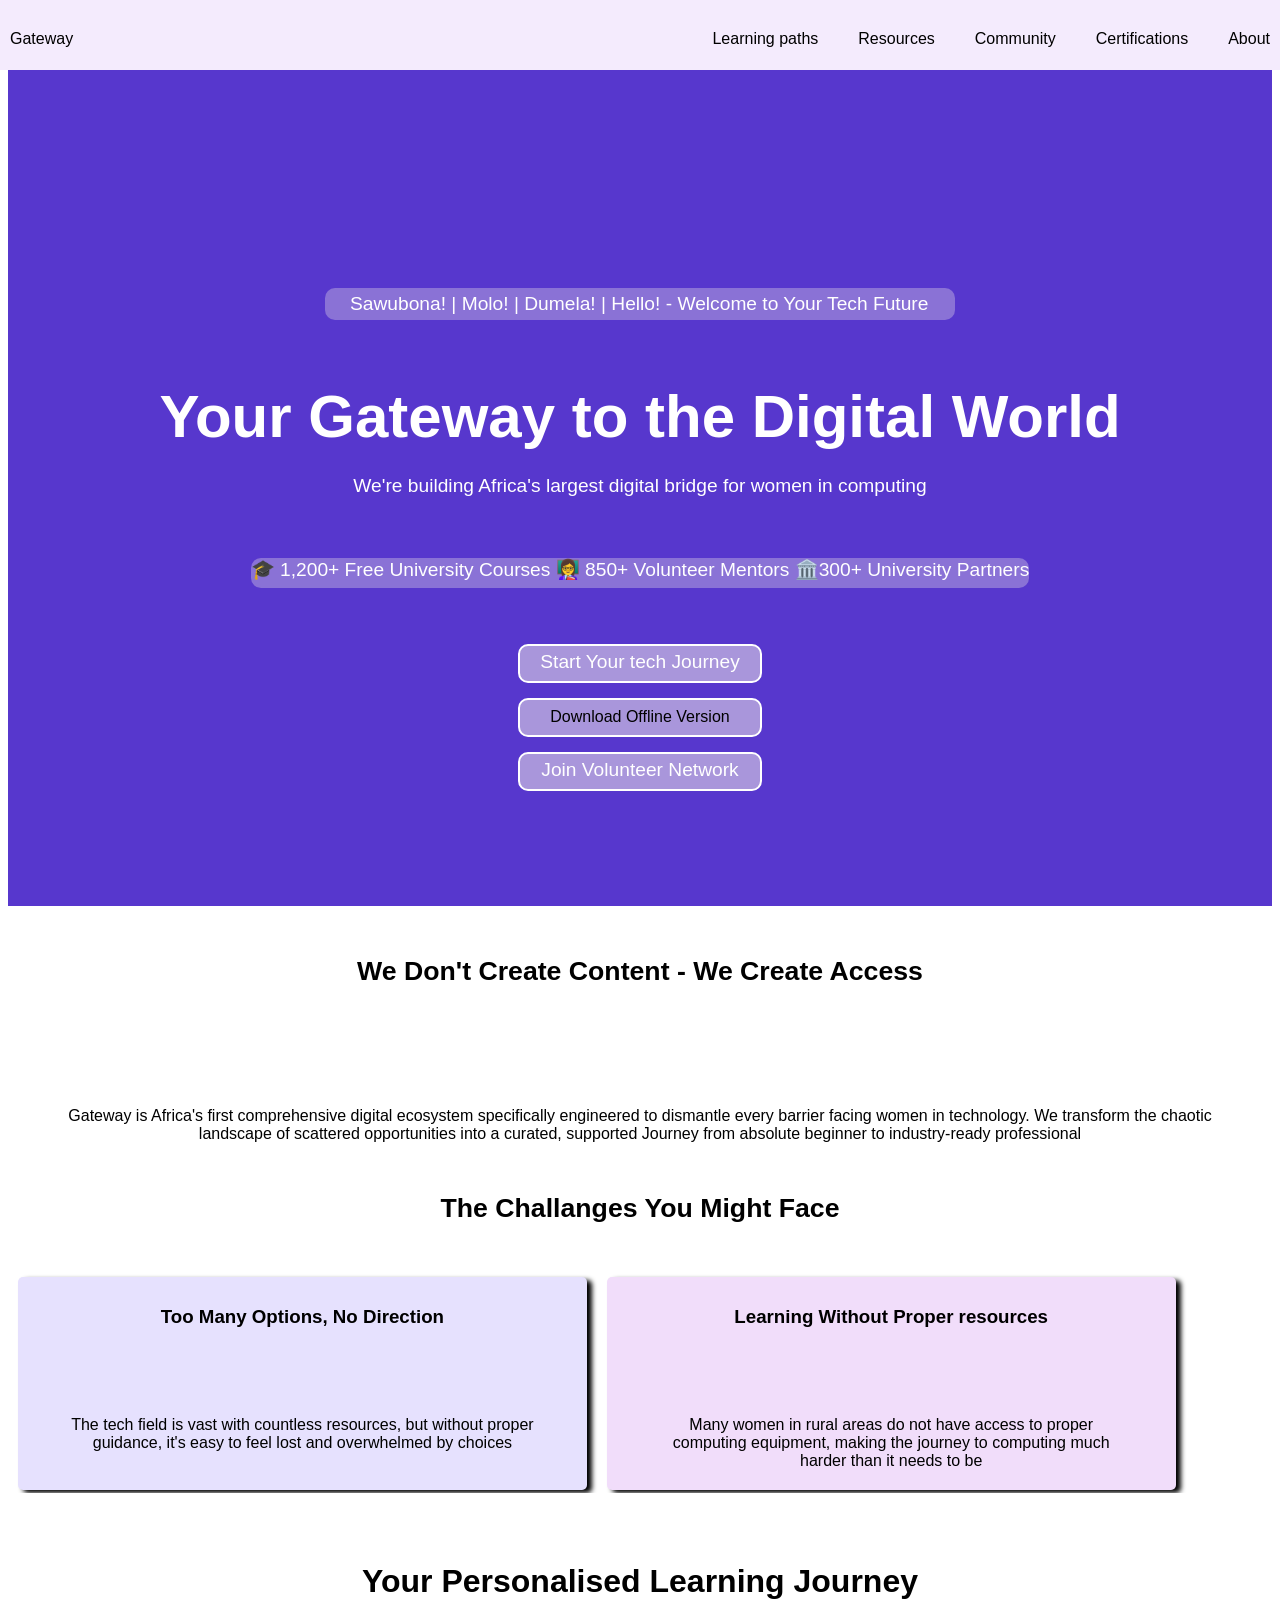
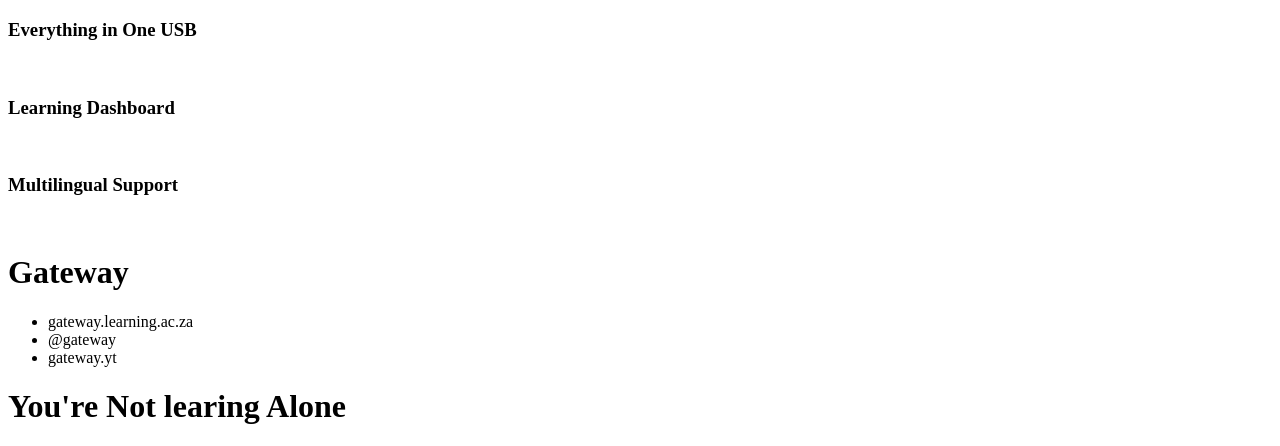
==== commit 5f08e8be: "Merge branch 'gh-pages' of https://github.com/Kylshm/ACM-W-X-WICS into gh-pages Update intex.html an" ====
--- a/docsa/index.html
+++ b/docsa/index.html
@@ -122,10 +122,13 @@
         <footer class="site-footer">
             <h1 class="site-name">Gateway</h1>
             <ul class="socials">
-                <li> Email </li>
-                <li> Instagram </li>
-                <li> Youtube </li>
+                <li> gateway.learning.ac.za </li>
+                <li> @gateway </li>
+                <li> gateway.yt </li>
             </ul>
+            <div class="ending">
+                <h1>You're Not learing Alone</h1>
+            </div>
         </footer>
     </body>
 </html>
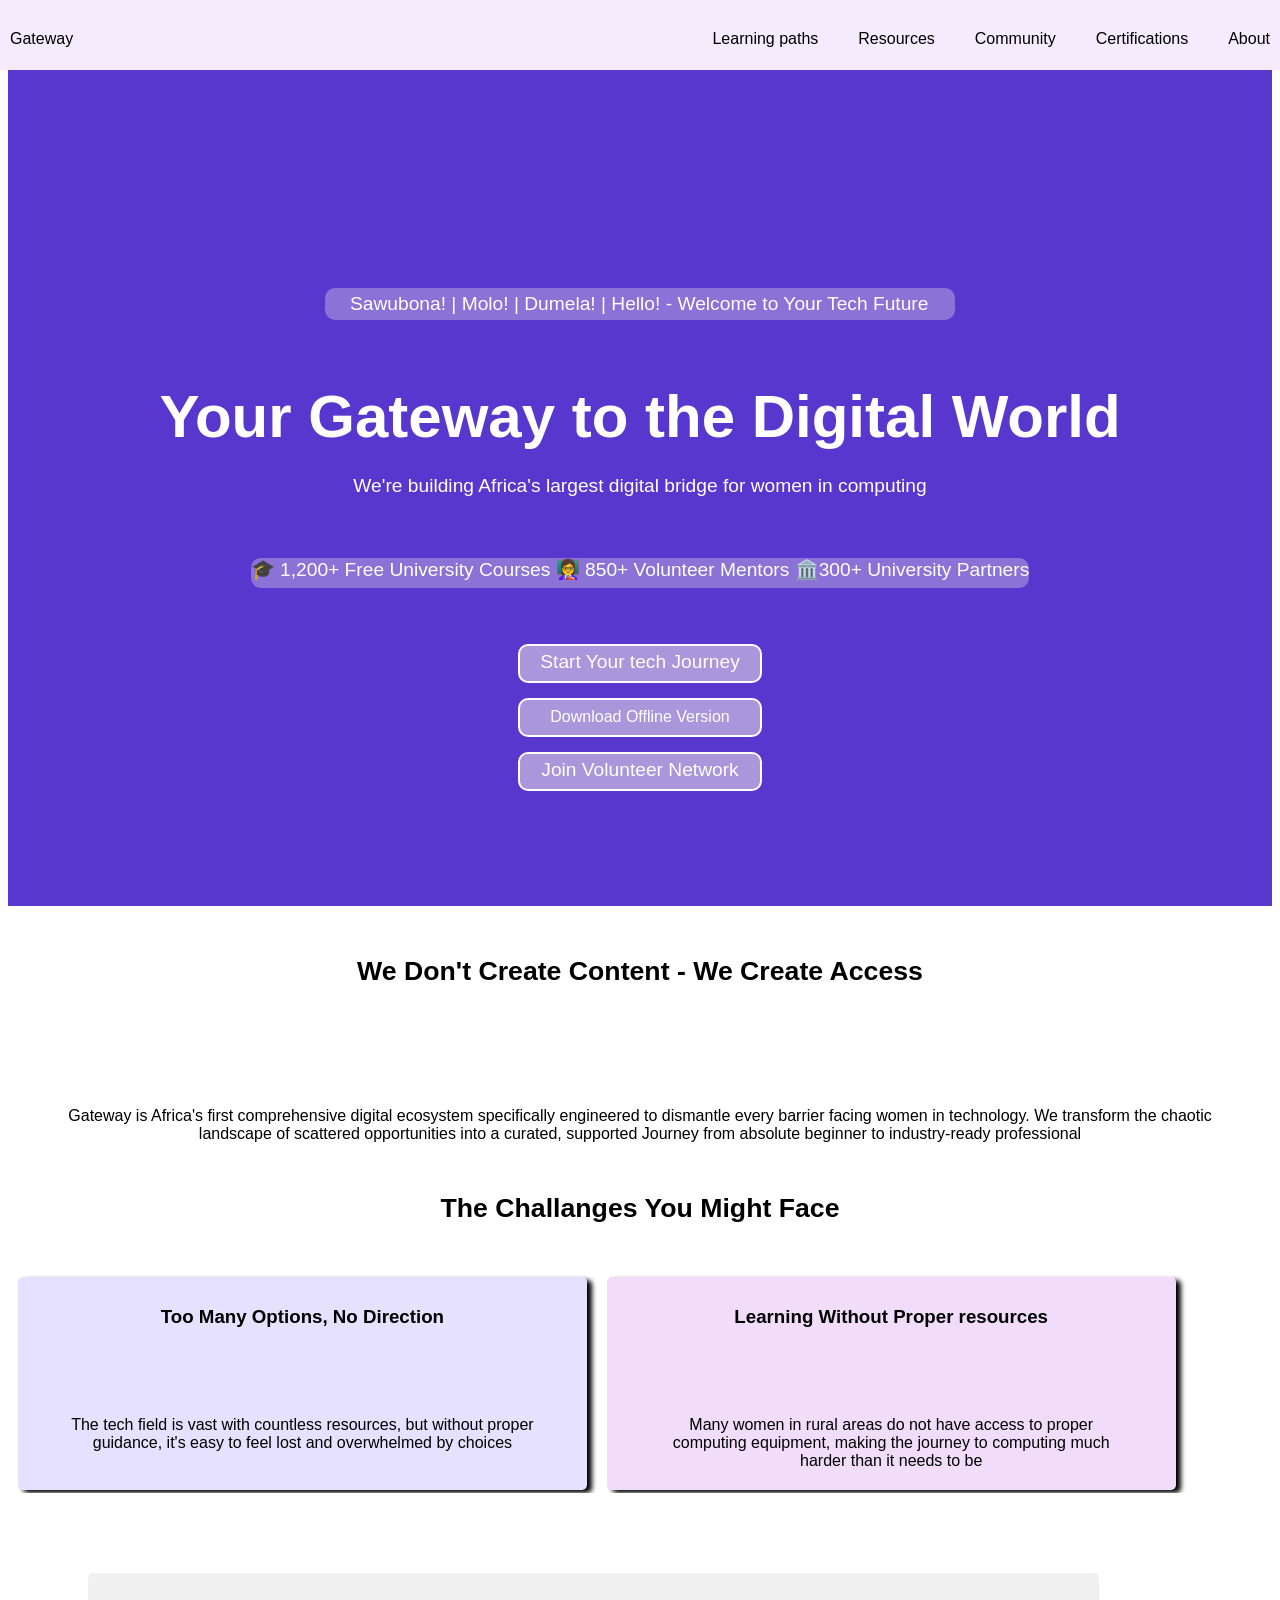
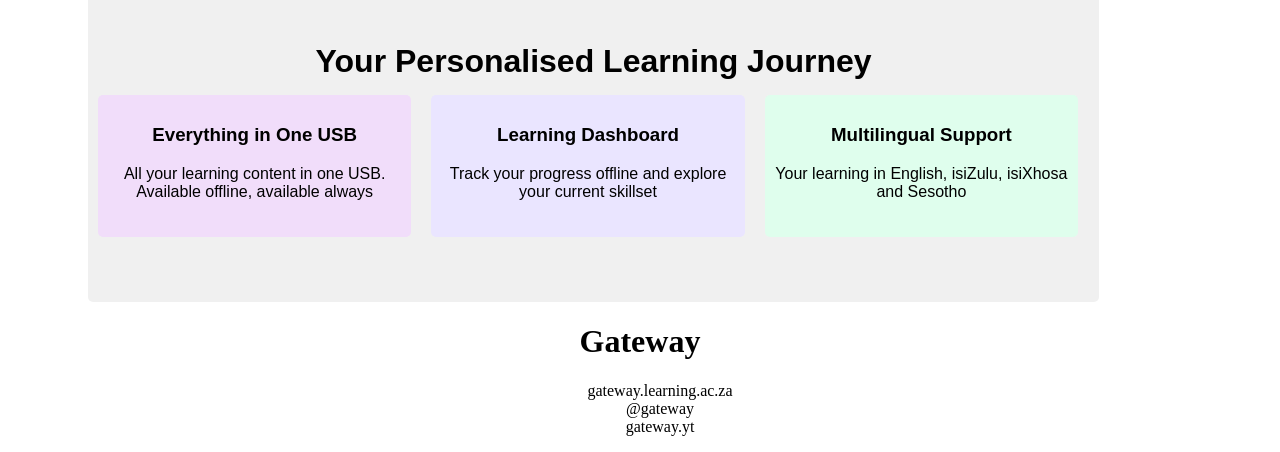
==== commit ed102f99: "Final site changes" ====
--- a/docsa/index.html
+++ b/docsa/index.html
@@ -43,7 +43,7 @@
                         Start Your tech Journey
                     </div>
                     <div class="download">
-                        <a href="">Download Offline Version</a>
+                        <a href="documents/Instructions.pdf" style="color: white;">Download Offline Version</a>
                     </div>
                     <div>
                         Join Volunteer Network
@@ -126,9 +126,6 @@
                 <li> @gateway </li>
                 <li> gateway.yt </li>
             </ul>
-            <div class="ending">
-                <h1>You're Not learing Alone</h1>
-            </div>
         </footer>
     </body>
 </html>
--- a/docsa/stylesheet.css
+++ b/docsa/stylesheet.css
@@ -152,3 +152,52 @@
 }
 
 
+.journey-div {
+    background-color: rgba(237, 237, 237, 0.816);
+    margin: 50px 0px;
+    border-radius: 5px;
+    overflow: auto;
+    width: 80%;
+    padding-bottom: 50px;
+    margin: 10px 5px;
+    margin-top: 80px;
+    margin-left: 80px;
+}
+
+div.journey-div div {
+    width: 30%;
+    float: left;
+    font-family: Arial, Helvetica, sans-serif;
+    color: black;
+
+    padding-top: 10px;
+    padding-bottom: 20px;
+    border-radius: 5px;
+    text-align: center;
+    margin: 15px 10px;
+    padding-left: 5px;
+    padding-right: 5px;
+}
+
+.usb-description, .usb-description p{
+    background-color: rgb(241, 221, 250);
+    color: black;
+}
+
+.learning-dashboard, .learning-dashboard p {
+    background-color: rgb(234, 229, 255);
+    color: black;
+}
+
+.multilingual-support, .multilingual-support p {
+    background-color: rgb(223, 254, 237);
+    color: black;
+}
+
+.site-footer{
+    text-align: center;
+}
+
+li, ul {
+    list-style: none;
+}
